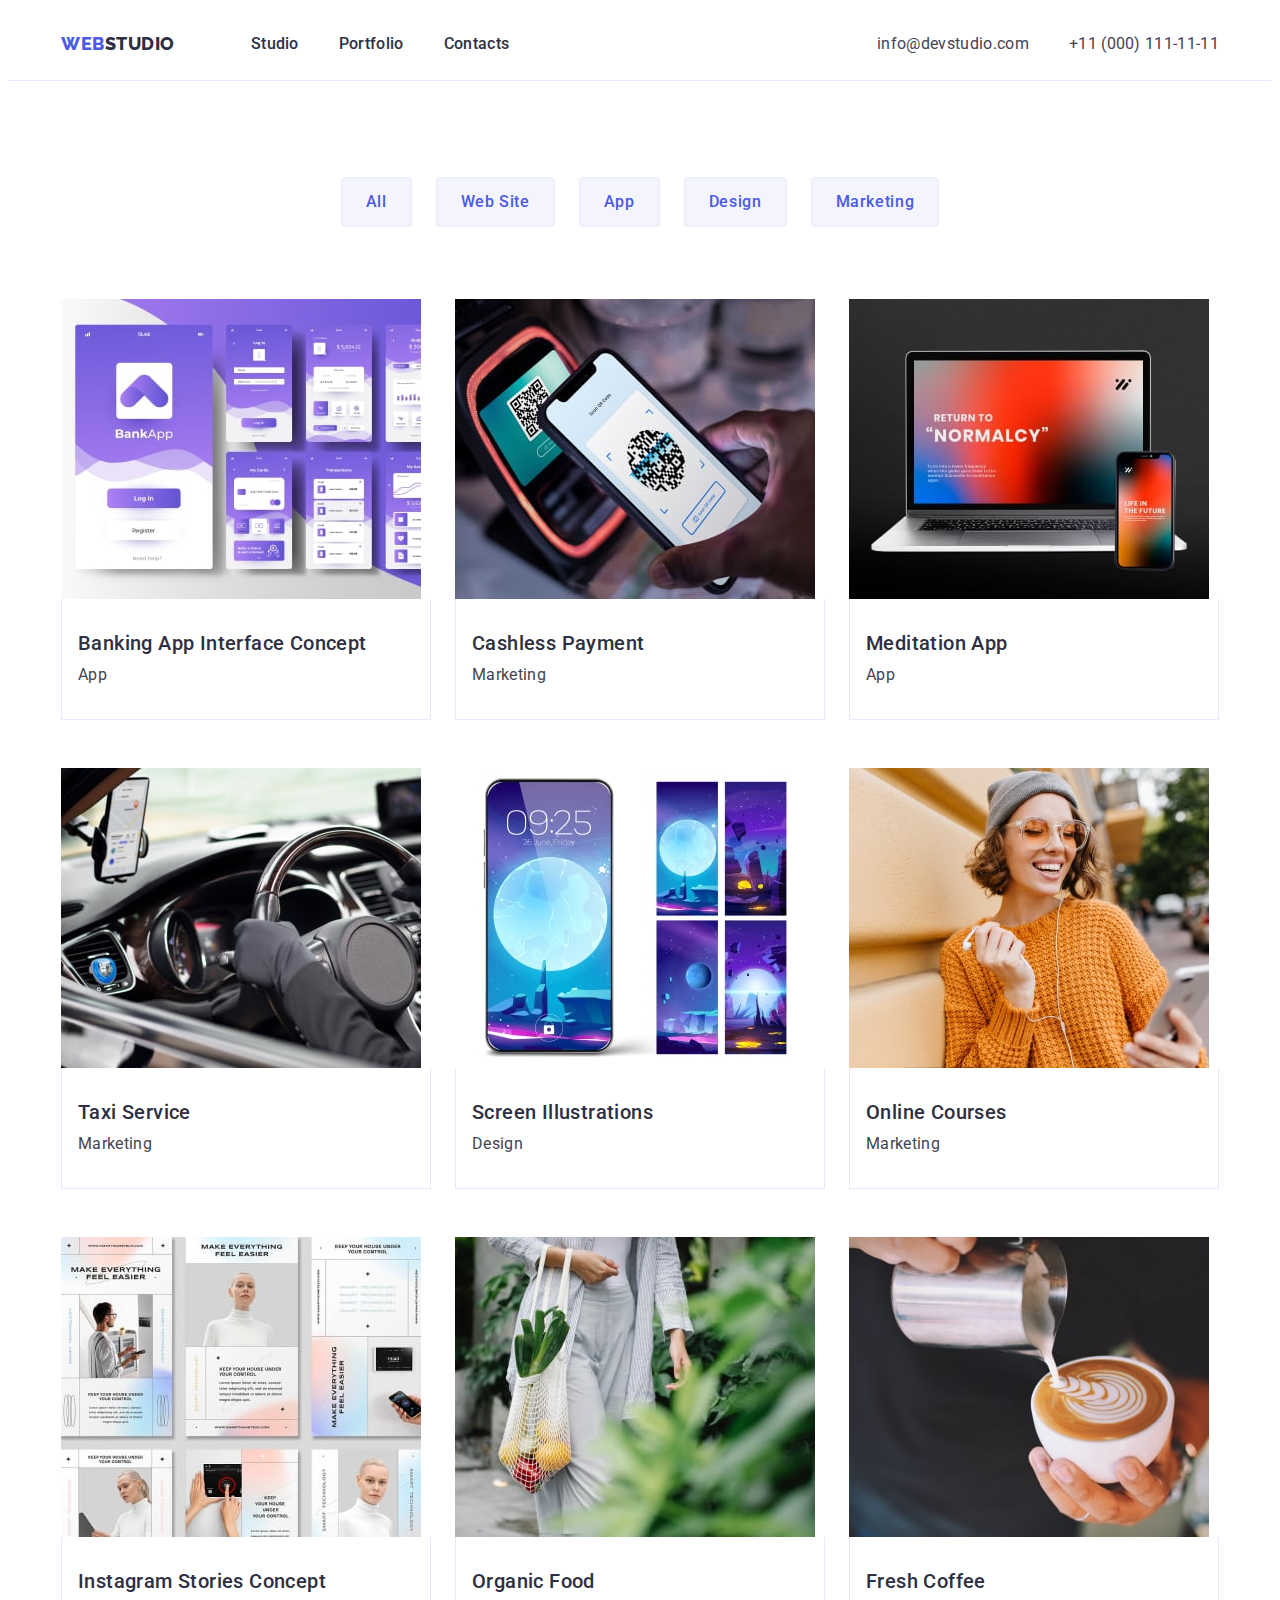
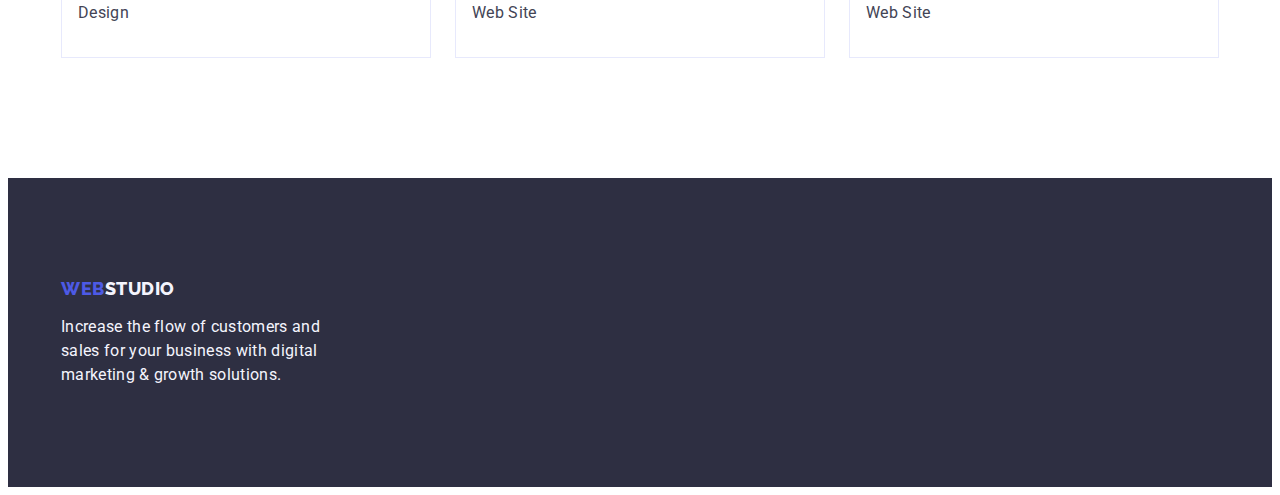
==== portfolio.html @ 62164803 "Initial commit" ====
<!DOCTYPE html>
<html lang="en">
  <head>
    <meta charset="UTF-8" />
    <meta name="viewport" content="width=device-width, initial-scale=1.0" />
    <meta
      name="description"
      content="Increase the flow of customers and sales for your business"
    />
    <link
      rel="shortcut icon"
      href="./images/favicon/favicon.png"
      type="image/png"
    />
    <link rel="preconnect" href="https://fonts.googleapis.com" />
    <link rel="preconnect" href="https://fonts.gstatic.com" crossorigin />
    <link
      href="https://fonts.googleapis.com/css2?family=Raleway:wght@800&family=Roboto:wght@400;500;700;900&display=swap"
      rel="stylesheet"
    />
    <link
      rel="stylesheet"
      href="https://cdnjs.cloudflare.com/ajax/libs/modern-normalize/2.0.0/modern-normalize.min.css"
      integrity="sha512-4xo8blKMVCiXpTaLzQSLSw3KFOVPWhm/TRtuPVc4WG6kUgjH6J03IBuG7JZPkcWMxJ5huwaBpOpnwYElP/m6wg=="
      crossorigin="anonymous"
      referrerpolicy="no-referrer"
    />
    <link rel="stylesheet" href="./css/styles.css" />
    <title>Effective Solutions for Your Business</title>
  </head>

  <body>
    <header class="header-border">
      <div class="container header-flex">
        <nav class="header-navigation-flex">
          <!--Logo-->
          <a href="./index.html" class="logo link">
            Web<span class="logo-studio">Studio</span>
          </a>

          <!--Menu-->
          <ul class="list header-menu-flex">
            <li>
              <a
                href="./index.html"
                class="text-body-medium header-navigation-link link header-link"
                >Studio</a
              >
            </li>
            <li>
              <a
                href="./portfolio.html"
                class="text-body-medium header-navigation-link link header-link"
                >Portfolio</a
              >
            </li>
            <li>
              <a
                href=""
                class="text-body-medium header-navigation-link link header-link"
                >Contacts</a
              >
            </li>
          </ul>
        </nav>

        <!--Contacts-->
        <address class="header-address">
          <ul class="list header-address-flex">
            <li>
              <a
                href="mailto:info@devstudio.com"
                class="text-body header-address-link link header-link"
                >info@devstudio.com</a
              >
            </li>
            <li>
              <a
                href="tel:+110001111111"
                class="text-body header-address-link link header-link"
                >+11 (000) 111-11-11</a
              >
            </li>
          </ul>
        </address>
      </div>
    </header>

    <main>
      <!--Portfolio-->
      <section class="section-portfolio">
        <div class="container">
          <h1 class="visually-hidden">Our portfolio</h1>
          <!--Filter-->
          <ul class="list section-portfolio-filter-flex">
            <li>
              <button type="button" class="text-button button-filter">
                All
              </button>
            </li>
            <li>
              <button type="button" class="text-button button-filter">
                Web Site
              </button>
            </li>
            <li>
              <button type="button" class="text-button button-filter">
                App
              </button>
            </li>
            <li>
              <button type="button" class="text-button button-filter">
                Design
              </button>
            </li>
            <li>
              <button type="button" class="text-button button-filter">
                Marketing
              </button>
            </li>
          </ul>
          <!--Our work-->
          <ul class="list section-portfolio-table-flex">
            <li class="section-portfolio-item">
              <a href="" class="link">
                <img
                  src="./images/portfolio/img-8.jpg"
                  alt="Image of banking app"
                  width="360"
                  height="300"
                />
                <div class="section-portfolio-item-div">
                  <h2 class="text-header-small section-portfolio-header">
                    Banking App Interface Concept
                  </h2>
                  <p class="text-body section-portfolio-item-text">App</p>
                </div>
              </a>
            </li>
            <li class="section-portfolio-item">
              <a href="" class="link">
                <img
                  src="./images/portfolio/img-7.jpg"
                  alt="Image of payment app"
                  width="360"
                  height="300"
                />
                <div class="section-portfolio-item-div">
                  <h2 class="text-header-small section-portfolio-header">
                    Cashless Payment
                  </h2>
                  <p class="text-body section-portfolio-item-text">Marketing</p>
                </div>
              </a>
            </li>
            <li class="section-portfolio-item">
              <a href="" class="link">
                <img
                  src="./images/portfolio/img-6.jpg"
                  alt="Image of laptop and phone"
                  width="360"
                  height="300"
                />
                <div class="section-portfolio-item-div">
                  <h2 class="text-header-small section-portfolio-header">
                    Meditation App
                  </h2>
                  <p class="text-body section-portfolio-item-text">App</p>
                </div>
              </a>
            </li>
            <li class="section-portfolio-item">
              <a href="" class="link">
                <img
                  src="./images/portfolio/img-5.jpg"
                  alt="Steering wheel"
                  width="360"
                  height="300"
                />
                <div class="section-portfolio-item-div">
                  <h2 class="text-header-small section-portfolio-header">
                    Taxi Service
                  </h2>
                  <p class="text-body section-portfolio-item-text">Marketing</p>
                </div>
              </a>
            </li>
            <li class="section-portfolio-item">
              <a href="" class="link">
                <img
                  src="./images/portfolio/img-4.jpg"
                  alt="Image of phone with screensaver"
                  width="360"
                  height="300"
                />
                <div class="section-portfolio-item-div">
                  <h2 class="text-header-small section-portfolio-header">
                    Screen Illustrations
                  </h2>
                  <p class="text-body section-portfolio-item-text">Design</p>
                </div>
              </a>
            </li>
            <li class="section-portfolio-item">
              <a href="" class="link">
                <img
                  src="./images/portfolio/img-3.jpg"
                  alt="Girl with phone"
                  width="360"
                  height="300"
                />
                <div class="section-portfolio-item-div">
                  <h2 class="text-header-small section-portfolio-header">
                    Online Courses
                  </h2>
                  <p class="text-body section-portfolio-item-text">Marketing</p>
                </div>
              </a>
            </li>
            <li class="section-portfolio-item">
              <a href="" class="link">
                <img
                  src="./images/portfolio/img-2.jpg"
                  alt="Image of Instagram app"
                  width="360"
                  height="300"
                />
                <div class="section-portfolio-item-div">
                  <h2 class="text-header-small section-portfolio-header">
                    Instagram Stories Concept
                  </h2>
                  <p class="text-body section-portfolio-item-text">Design</p>
                </div>
              </a>
            </li>
            <li class="section-portfolio-item">
              <a href="" class="link">
                <img
                  src="./images/portfolio/img-1.jpg"
                  alt="Oranges"
                  width="360"
                  height="300"
                />
                <div class="section-portfolio-item-div">
                  <h2 class="text-header-small section-portfolio-header">
                    Organic Food
                  </h2>
                  <p class="text-body section-portfolio-item-text">Web Site</p>
                </div>
              </a>
            </li>
            <li class="section-portfolio-item">
              <a href="" class="link">
                <img
                  src="./images/portfolio/img.jpg"
                  alt="Cup of cofee"
                  width="360"
                  height="300"
                />
                <div class="section-portfolio-item-div">
                  <h2 class="text-header-small section-portfolio-header">
                    Fresh Coffee
                  </h2>
                  <p class="text-body section-portfolio-item-text">Web Site</p>
                </div>
              </a>
            </li>
          </ul>
        </div>
      </section>
    </main>

    <!--Footer-->
    <footer class="section-footer">
      <div class="container">
        <!--Logo-->
        <a href="./index.html" class="logo link logo-footer">
          Web<span class="logo-studio-footer">Studio</span>
        </a>
        <p class="text-body section-footer-text">
          Increase the flow of customers and sales for your business with
          digital marketing & growth solutions.
        </p>
      </div>
    </footer>
  </body>
</html>
---- css/styles.css ----
:root {
  /* colors */
  --color-Iris: #4d5ae5;
  --color-OCEAN: #404bbf;
  --color-Navy-blue: #2e2f42;
  --color-GREEN: #31d0aa;
  --color-SLATE: #434455;
  --color-LIGHT-SLATE: #8e8f99;
  --color-cornflower: #e7e9fc;
  --color-CLOUD: #f4f4fd;
  --color-NAVY-BLUE-modal: #2e2f42;
  --color-GREY: #2e2f42;
  --color-WHITE: #ffffff;
  --color-Dairy: #fcfcfc;
}

body {
  color: var(--color-SLATE);
  background-color: var(--color-WHITE);
  font-family: 'Roboto', sans-serif;
}

h1,
h2,
h3,
h4,
h5,
h6,
p {
  margin: 0;
}

ul,
ol {
  margin: 0;
  padding-left: 0;
}

img {
  display: block;
  max-width: 100%;
  height: auto;
}

.container {
  max-width: 1158px;
  margin: 0 auto;
  padding: 0 15px;
}

.visually-hidden {
  position: absolute;
  width: 1px;
  height: 1px;
  margin: -1px;
  border: 0;
  padding: 0;
  white-space: nowrap;
  clip-path: inset(100%);
  clip: rect(0 0 0 0);
  overflow: hidden;
}

.list {
  list-style: none;
}

.link {
  text-decoration: none;
}

button {
  cursor: pointer;
}

.text-body {
  font-size: 16px;
  font-weight: 400;
  line-height: 1.5;
  letter-spacing: 0.02em;
}

.text-header-large {
  font-size: 56px;
  font-weight: 700;
  line-height: 1.07;
  letter-spacing: 0.02em;
}

.text-header-medium {
  font-size: 36px;
  font-weight: 700;
  line-height: 1.11;
  letter-spacing: 0.02em;
  text-transform: capitalize;
}

.text-header-small {
  font-size: 20px;
  font-weight: 500;
  line-height: 1.2;
  letter-spacing: 0.02em;
}

.text-small {
  font-size: 12px;
  font-weight: 400;
  line-height: 1.17;
  letter-spacing: 0.04em;
}

.text-body-medium {
  font-size: 16px;
  font-weight: 500;
  line-height: 1.5;
  letter-spacing: 0.02em;
}

.text-button {
  font-family: 'Roboto', sans-serif;
  font-size: 16px;
  font-weight: 500;
  line-height: 1.5;
  letter-spacing: 0.04em;
}

.text-link {
  font-size: 12px;
  font-weight: 400;
  line-height: 1.33;
  letter-spacing: 0.04em;
  text-decoration-line: underline;
}

.logo {
  color: var(--color-Iris);
  font-family: 'Raleway', sans-serif;
  font-size: 18px;
  font-weight: 800;
  line-height: 1.17;
  letter-spacing: 0.03em;
  text-transform: uppercase;
  margin-right: 76px;
}

.logo-footer {
  display: inline-block;
  margin-right: 0;
  margin-bottom: 16px;
}

.logo-studio {
  color: var(--color-Navy-blue);
}

.logo-studio-footer {
  color: var(--color-CLOUD);
}

.header-navigation-link {
  color: var(--color-Navy-blue);
}

.header-navigation-link:hover,
.header-navigation-link:focus {
  color: var(--color-OCEAN);
}

.header-address {
  font-style: normal;
}

.header-address-link {
  color: var(--color-SLATE);
}

.header-address-link:hover,
.header-address-link:focus {
  color: var(--color-OCEAN);
}

.button-oder {
  display: block;
  text-align: center;
  color: var(--color-WHITE);
  background-color: var(--color-Iris);
  margin-top: 48px;
  margin-left: auto;
  margin-right: auto;
  padding: 16px 32px;
  border-radius: 4px;
  border: none;
  min-width: 169px;
}

.button-oder:hover,
.button-oder:focus {
  background-color: var(--color-OCEAN);
}

.button-filter {
  color: var(--color-Iris);
  background-color: var(--color-CLOUD);
  display: block;
  text-align: center;
  padding: 12px 24px;
  border-radius: 4px;
  border: none;
  border: 1px solid var(--color-cornflower);
}

.button-filter:hover,
.button-filter:focus {
  color: var(--color-WHITE);
  background-color: var(--color-OCEAN);
  border: 1px solid transparent;
}

.section-hero {
  background-color: var(--color-Navy-blue);
  padding-top: 188px;
  padding-bottom: 188px;
}

.section-hero-header {
  color: var(--color-WHITE);
  text-align: center;
  max-width: 496px;
  margin: auto;
}

.section-solutions {
  padding-top: 120px;
  padding-bottom: 120px;
}

.section-solutions-header {
  color: var(--color-Navy-blue);
  margin-bottom: 8px;
}

.section-solutions-flex {
  display: flex;
  gap: 24px;
  justify-content: space-between;
}

.section-solutions-item {
  flex-basis: calc((100%-72px) / 4);
}

.section-wedo {
  padding-bottom: 120px;
}

.section-wedo-header {
  color: var(--color-Navy-blue);
  text-align: center;
  margin-bottom: 72px;
}

.section-wedo-flex {
  display: flex;
  gap: 24px;
  justify-content: space-between;
}

.section-wedo-item {
  flex-basis: calc((100%-48px) / 3);
}

.section-team {
  background-color: var(--color-CLOUD);
  padding-top: 120px;
  padding-bottom: 120px;
}

.section-team-header-big {
  text-align: center;
  color: var(--color-Navy-blue);
  margin-bottom: 72px;
}

.section-team-header {
  text-align: center;
  color: var(--color-Navy-blue);
  margin-bottom: 8px;
}

.section-team-item {
  background-color: var(--color-WHITE);
  flex-basis: calc((100%-72px) / 4);
  border-radius: 0px 0px 4px 4px;
}

.section-team-item-text {
  text-align: center;
}

.section-team-flex {
  display: flex;
  gap: 24px;
  justify-content: space-between;
}

.section-team-item-div {
  padding-top: 32px;
  padding-bottom: 32px;
}

.section-footer {
  background-color: var(--color-Navy-blue);
  padding-top: 100px;
  padding-bottom: 100px;
}

.section-footer-text {
  color: var(--color-CLOUD);
  max-width: 264px;
}

.section-portfolio {
  padding-top: 96px;
  padding-bottom: 120px;
}

.section-portfolio-header {
  color: var(--color-Navy-blue);
  margin-bottom: 8px;
}

.section-portfolio-item-text {
  color: var(--color-SLATE);
}

.section-portfolio-filter-flex {
  display: flex;
  gap: 24px;
  justify-content: center;
  margin-bottom: 72px;
}

.section-portfolio-table-flex {
  display: flex;
  row-gap: 48px;
  column-gap: 24px;
  justify-content: space-between;
  flex-wrap: wrap;
}

.section-portfolio-item {
  width: calc((100% - 48px) / 3);
}

.section-portfolio-item-div {
  padding: 32px 16px;
  border-left: 1px solid var(--color-cornflower);
  border-right: 1px solid var(--color-cornflower);
  border-bottom: 1px solid var(--color-cornflower);
}

.header-flex {
  display: flex;
  align-items: center;
  justify-content: space-between;
}

.header-navigation-flex {
  display: flex;
  align-items: center;
  justify-content: space-between;
  margin-right: auto;
}

.header-menu-flex {
  display: flex;
  gap: 40px;
  justify-content: space-between;
}

.header-address-flex {
  display: flex;
  gap: 40px;
  justify-content: space-between;
}

.header-link {
  padding-top: 24px;
  padding-bottom: 24px;
}

.header-border {
  border-bottom: 1px solid var(--color-cornflower);
  padding-top: 24px;
  padding-bottom: 24px;
}
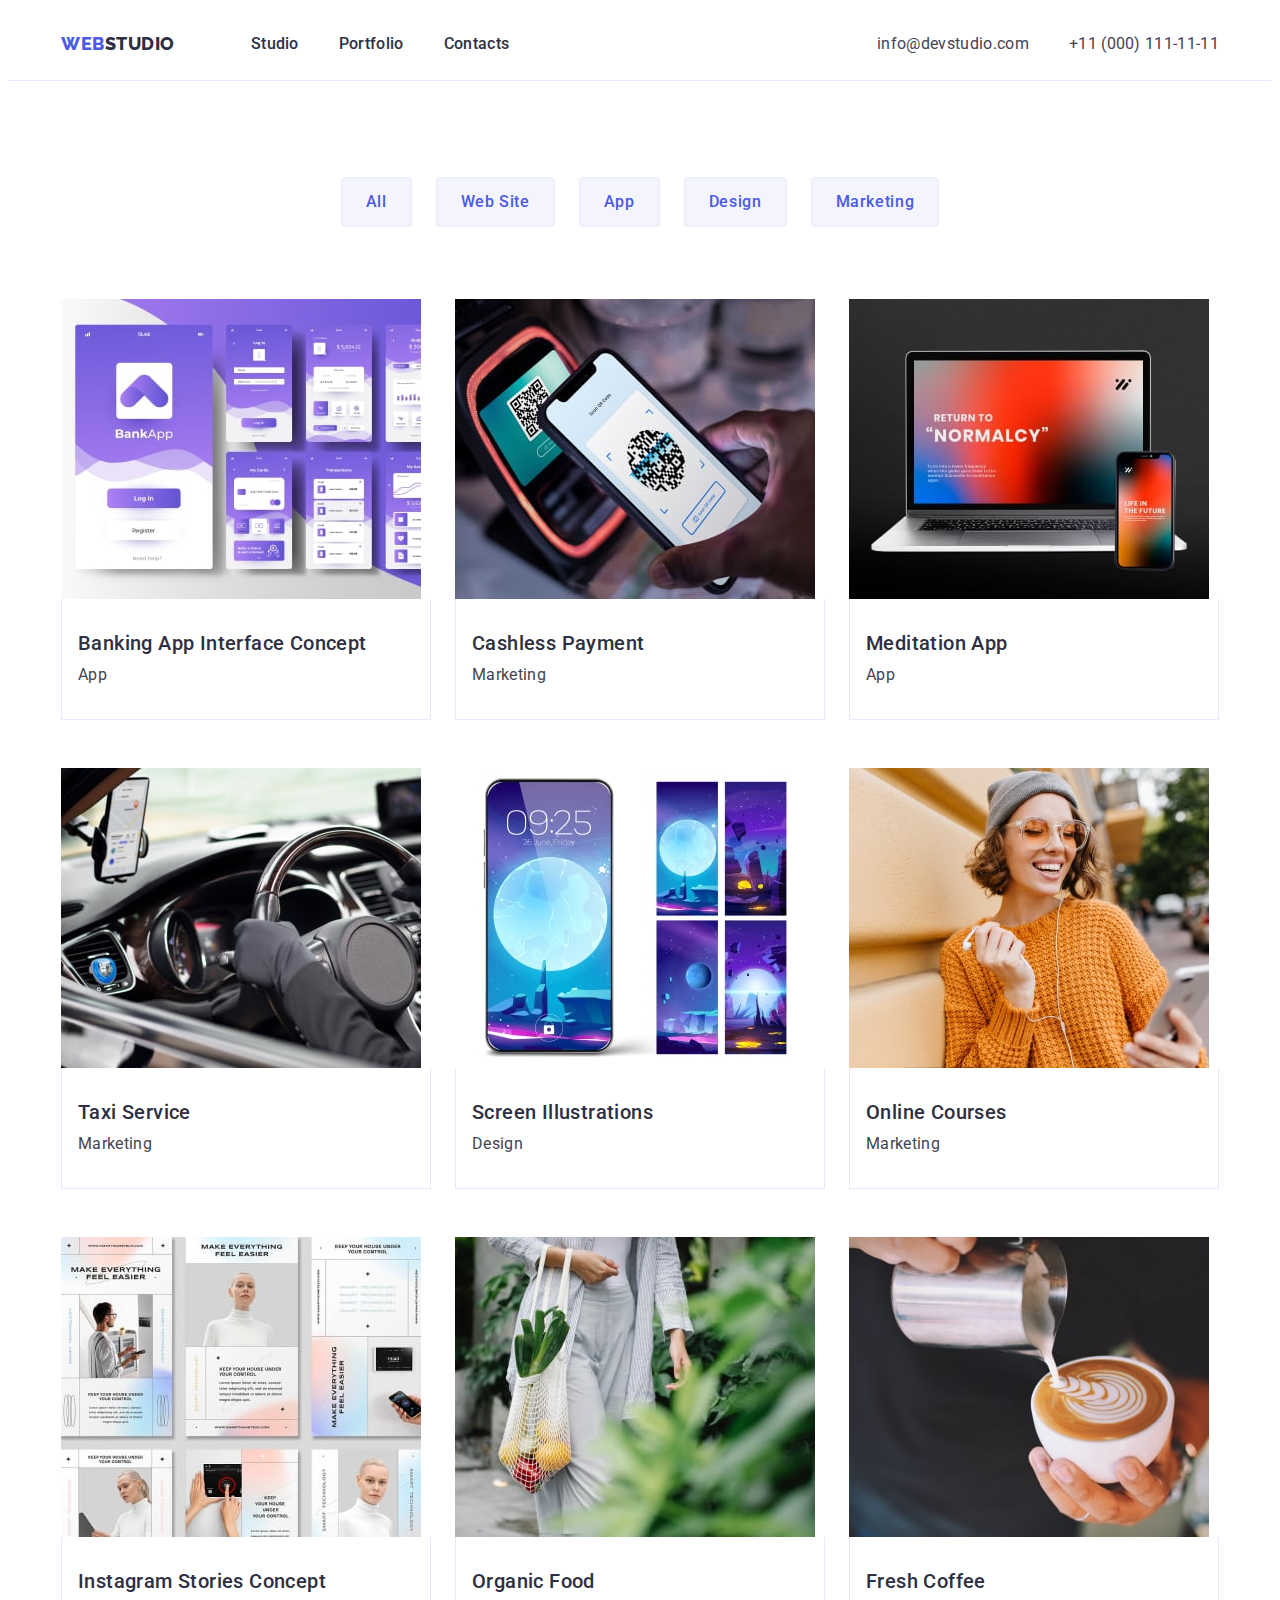
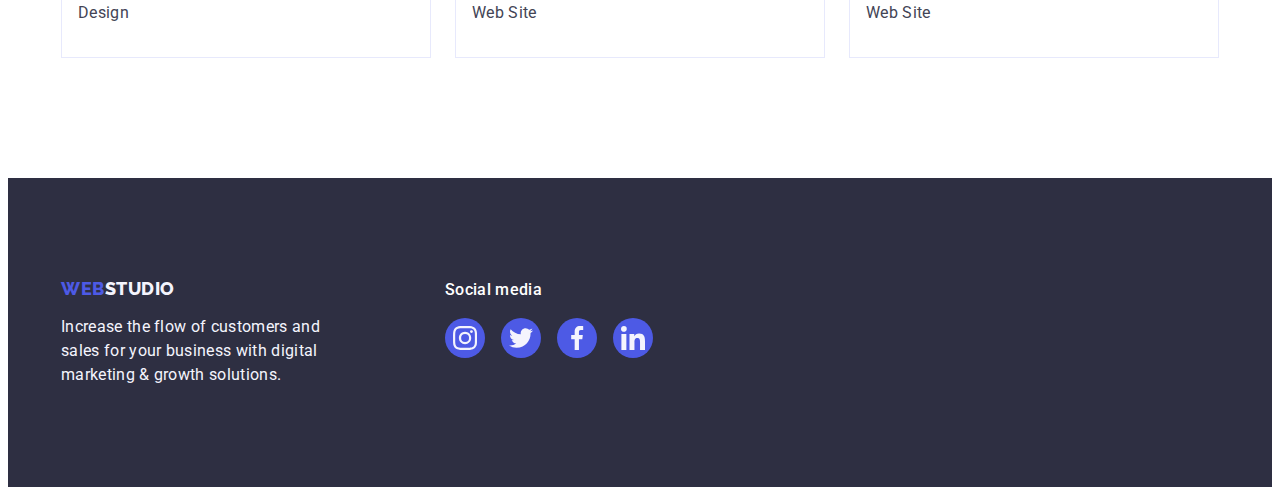
==== commit ff2c079b: "add icons to footer" ====
--- a/portfolio.html
+++ b/portfolio.html
@@ -273,14 +273,55 @@
     <!--Footer-->
     <footer class="section-footer">
       <div class="container">
-        <!--Logo-->
-        <a href="./index.html" class="logo link logo-footer">
-          Web<span class="logo-studio-footer">Studio</span>
-        </a>
-        <p class="text-body section-footer-text">
-          Increase the flow of customers and sales for your business with
-          digital marketing & growth solutions.
-        </p>
+        <div class="section-footer-flex">
+          <!--Logo-->
+          <div class="section-footer-block-logo">
+            <a href="./index.html" class="logo link logo-footer">
+              Web<span class="logo-studio-footer">Studio</span>
+            </a>
+            <p class="text-body section-footer-text">
+              Increase the flow of customers and sales for your business with
+              digital marketing & growth solutions.
+            </p>
+          </div>
+
+          <!--Icons-->
+          <div>
+            <p class="text-body-medium section-footer-icons-text">
+              Social media
+            </p>
+            <ul class="list section-footer-list-icons">
+              <li class="section-footer-icon-item">
+                <a href="" class="link section-footer-icon-link">
+                  <svg width="24" height="24" class="section-footer-icon">
+                    <use href="./images/icons.svg#icon-instagram"></use>
+                  </svg>
+                </a>
+              </li>
+              <li class="section-footer-icon-item">
+                <a href="" class="link section-footer-icon-link">
+                  <svg width="24" height="24" class="section-footer-icon">
+                    <use href="./images/icons.svg#icon-twitter"></use>
+                  </svg>
+                </a>
+              </li>
+              <li class="section-footer-icon-item">
+                <a href="" class="link section-footer-icon-link">
+                  <svg width="24" height="24" class="section-footer-icon">
+                    <use href="./images/icons.svg#icon-facebook"></use>
+                  </svg>
+                </a>
+              </li>
+              <li class="section-footer-icon-item">
+                <a href="" class="link section-footer-icon-link">
+                  <svg width="24" height="24" class="section-footer-icon">
+                    <use href="./images/icons.svg#icon-linkedin"></use>
+                  </svg>
+                </a>
+              </li>
+            </ul>
+          </div>
+        </div>
       </div>
     </footer>
   </body>
--- a/css/styles.css
+++ b/css/styles.css
@@ -36,7 +36,8 @@
   padding-left: 0;
 }
 
-img {
+img,
+svg {
   display: block;
   max-width: 100%;
   height: auto;
@@ -218,6 +219,14 @@
 
 .section-hero {
   background-color: var(--color-Navy-blue);
+  background-image: linear-gradient(
+      rgba(46, 47, 66, 0.7),
+      rgba(46, 47, 66, 0.7)
+    ),
+    url(../images/hero/people-office\ 1.jpg);
+  background-size: contain;
+  background-repeat: no-repeat;
+  background-position: center;
   padding-top: 188px;
   padding-bottom: 188px;
 }
@@ -246,7 +255,20 @@
 }
 
 .section-solutions-item {
-  flex-basis: calc((100%-72px) / 4);
+  flex-basis: calc((100% - 72px) / 4);
+}
+
+.section-solutions-box {
+  background: var(--color-CLOUD);
+  padding: 24px 0;
+  margin-bottom: 8px;
+}
+
+.section-solutions-icon {
+  display: block;
+  width: 64px;
+  height: 64px;
+  margin: 0 auto;
 }
 
 .section-wedo {
@@ -266,7 +288,7 @@
 }
 
 .section-wedo-item {
-  flex-basis: calc((100%-48px) / 3);
+  flex-basis: calc((100% - 48px) / 3);
 }
 
 .section-team {
@@ -289,12 +311,13 @@
 
 .section-team-item {
   background-color: var(--color-WHITE);
-  flex-basis: calc((100%-72px) / 4);
+  flex-basis: calc((100% - 72px) / 4);
   border-radius: 0px 0px 4px 4px;
 }
 
 .section-team-item-text {
   text-align: center;
+  margin-bottom: 8px;
 }
 
 .section-team-flex {
@@ -304,8 +327,65 @@
 }
 
 .section-team-item-div {
-  padding-top: 32px;
-  padding-bottom: 32px;
+  padding: 32px 16px;
+}
+
+.section-team-icon-list {
+  display: flex;
+  gap: 24px;
+  justify-content: space-between;
+}
+
+.section-team-icon-item {
+  background-color: var(--color-Iris);
+  flex-basis: calc((100% - 72px) / 4);
+  border-radius: 50%;
+}
+
+.section-team-icon-item:hover,
+.section-team-icon-item:focus {
+  background-color: var(--color-GREEN);
+}
+
+.section-team-icon-link {
+  display: block;
+  padding: 12px 0;
+}
+
+.section-team-icon {
+  fill: var(--color-CLOUD);
+  margin: 0 auto;
+}
+
+.section-customers {
+  padding: 120px 0;
+}
+
+.section-customers-header {
+  text-align: center;
+  margin-bottom: 72px;
+}
+
+.section-customers-flex {
+  display: flex;
+  gap: 24px;
+  justify-content: space-between;
+}
+
+.section-customers-item {
+  flex-basis: calc((100% - 120px) / 6);
+  border: 1px solid var(--color-LIGHT-SLATE);
+  border-radius: 4px;
+}
+
+.section-customers-icon-link {
+  display: block;
+  padding: 16px 0;
+}
+
+.section-customers-icon {
+  fill: var(--color-LIGHT-SLATE);
+  margin: 0 auto;
 }
 
 .section-footer {
@@ -316,7 +396,48 @@
 
 .section-footer-text {
   color: var(--color-CLOUD);
+}
+
+.section-footer-flex {
+  display: flex;
+}
+
+.section-footer-block-logo {
+  margin-right: 120px;
   max-width: 264px;
+}
+
+.section-footer-icons-text {
+  color: var(--color-WHITE);
+  margin-bottom: 16px;
+}
+
+.section-footer-list-icons {
+  display: flex;
+  gap: 16px;
+  justify-content: flex-start;
+}
+
+.section-footer-icon-item {
+  background-color: var(--color-Iris);
+  width: 40px;
+  height: 40px;
+  border-radius: 50%;
+}
+
+.section-footer-icon-item:hover,
+.section-footer-icon-item:focus {
+  background-color: var(--color-GREEN);
+}
+
+.section-footer-icon-link {
+  display: block;
+  padding: 8px 0;
+}
+
+.section-footer-icon {
+  fill: var(--color-CLOUD);
+  margin: 0 auto;
 }
 
 .section-portfolio {
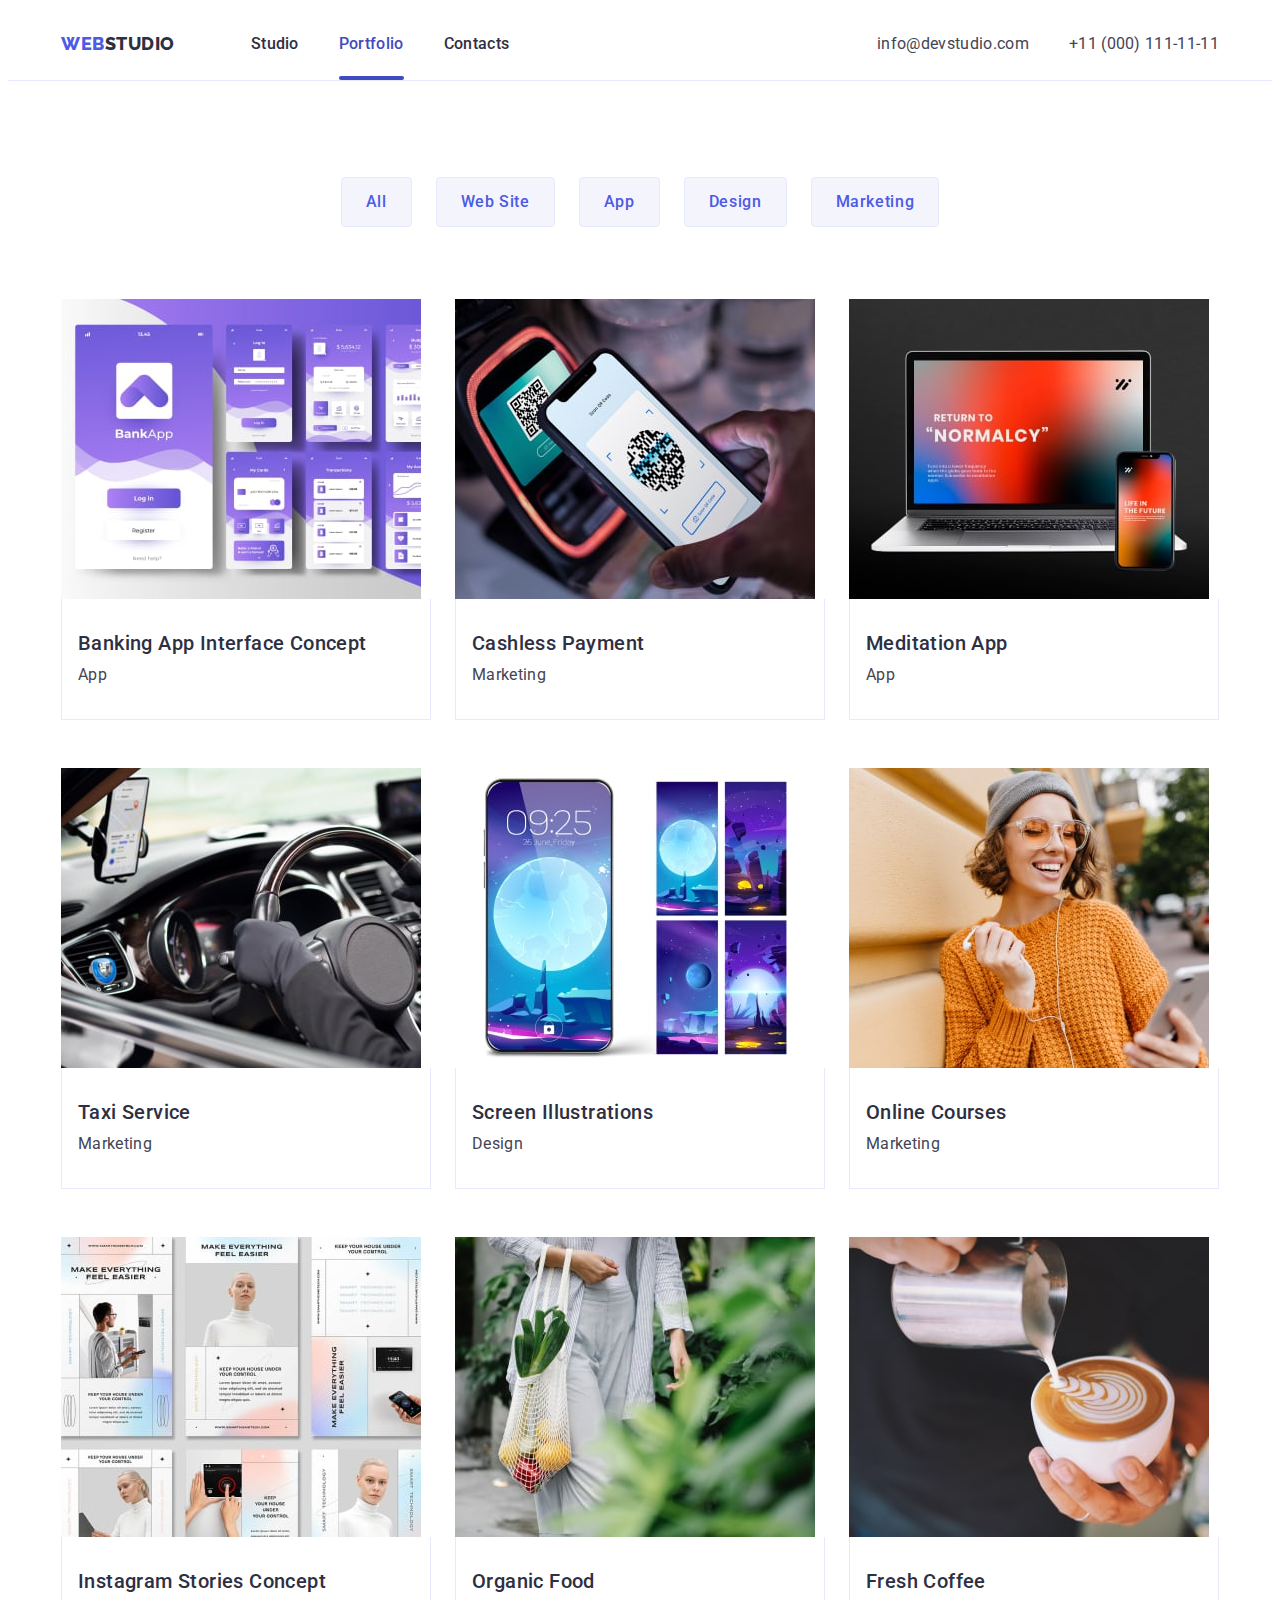
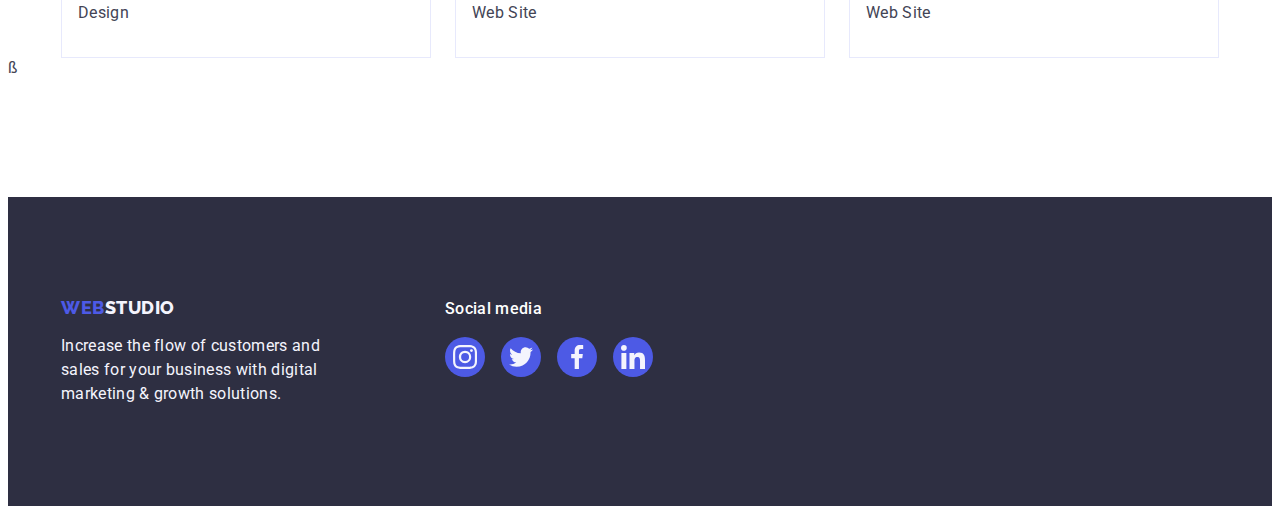
==== commit a1f71c42: "add overlay" ====
--- a/portfolio.html
+++ b/portfolio.html
@@ -50,7 +50,7 @@
             <li>
               <a
                 href="./portfolio.html"
-                class="text-body-medium header-navigation-link link header-link"
+                class="text-body-medium header-navigation-link link header-link current"
                 >Portfolio</a
               >
             </li>
@@ -123,12 +123,22 @@
           <ul class="list section-portfolio-table-flex">
             <li class="section-portfolio-item">
               <a href="" class="link">
-                <img
-                  src="./images/portfolio/img-8.jpg"
-                  alt="Image of banking app"
-                  width="360"
-                  height="300"
-                />
+                <div class="overlay-box" width="360" height="300">
+                  <img
+                    src="./images/portfolio/img-8.jpg"
+                    alt="Image of banking app"
+                    width="360"
+                    height="300"
+                  />
+                  <div class="overlay">
+                    <p class="text-body overlay-text">
+                      14 Stylish and User-Friendly App Design Concepts · Task
+                      Manager App · Calorie Tracker App · Exotic Fruit Ecommerce
+                      App · Cloud Storage App
+                    </p>
+                  </div>
+                </div>
+
                 <div class="section-portfolio-item-div">
                   <h2 class="text-header-small section-portfolio-header">
                     Banking App Interface Concept
@@ -139,12 +149,21 @@
             </li>
             <li class="section-portfolio-item">
               <a href="" class="link">
-                <img
-                  src="./images/portfolio/img-7.jpg"
-                  alt="Image of payment app"
-                  width="360"
-                  height="300"
-                />
+                <div class="overlay-box" width="360" height="300">
+                  <img
+                    src="./images/portfolio/img-7.jpg"
+                    alt="Image of payment app"
+                    width="360"
+                    height="300"
+                  />
+                  <div class="overlay">
+                    <p class="text-body overlay-text">
+                      14 Stylish and User-Friendly App Design Concepts · Task
+                      Manager App · Calorie Tracker App · Exotic Fruit Ecommerce
+                      App · Cloud Storage App
+                    </p>
+                  </div>
+                </div>
                 <div class="section-portfolio-item-div">
                   <h2 class="text-header-small section-portfolio-header">
                     Cashless Payment
@@ -155,12 +174,21 @@
             </li>
             <li class="section-portfolio-item">
               <a href="" class="link">
-                <img
-                  src="./images/portfolio/img-6.jpg"
-                  alt="Image of laptop and phone"
-                  width="360"
-                  height="300"
-                />
+                <div class="overlay-box" width="360" height="300">
+                  <img
+                    src="./images/portfolio/img-6.jpg"
+                    alt="Image of laptop and phone"
+                    width="360"
+                    height="300"
+                  />
+                  <div class="overlay">
+                    <p class="text-body overlay-text">
+                      14 Stylish and User-Friendly App Design Concepts · Task
+                      Manager App · Calorie Tracker App · Exotic Fruit Ecommerce
+                      App · Cloud Storage App
+                    </p>
+                  </div>
+                </div>
                 <div class="section-portfolio-item-div">
                   <h2 class="text-header-small section-portfolio-header">
                     Meditation App
@@ -171,12 +199,21 @@
             </li>
             <li class="section-portfolio-item">
               <a href="" class="link">
-                <img
-                  src="./images/portfolio/img-5.jpg"
-                  alt="Steering wheel"
-                  width="360"
-                  height="300"
-                />
+                <div class="overlay-box" width="360" height="300">
+                  <img
+                    src="./images/portfolio/img-5.jpg"
+                    alt="Steering wheel"
+                    width="360"
+                    height="300"
+                  />
+                  <div class="overlay">
+                    <p class="text-body overlay-text">
+                      14 Stylish and User-Friendly App Design Concepts · Task
+                      Manager App · Calorie Tracker App · Exotic Fruit Ecommerce
+                      App · Cloud Storage App
+                    </p>
+                  </div>
+                </div>
                 <div class="section-portfolio-item-div">
                   <h2 class="text-header-small section-portfolio-header">
                     Taxi Service
@@ -187,12 +224,21 @@
             </li>
             <li class="section-portfolio-item">
               <a href="" class="link">
-                <img
-                  src="./images/portfolio/img-4.jpg"
-                  alt="Image of phone with screensaver"
-                  width="360"
-                  height="300"
-                />
+                <div class="overlay-box" width="360" height="300">
+                  <img
+                    src="./images/portfolio/img-4.jpg"
+                    alt="Image of phone with screensaver"
+                    width="360"
+                    height="300"
+                  />
+                  <div class="overlay">
+                    <p class="text-body overlay-text">
+                      14 Stylish and User-Friendly App Design Concepts · Task
+                      Manager App · Calorie Tracker App · Exotic Fruit Ecommerce
+                      App · Cloud Storage App
+                    </p>
+                  </div>
+                </div>
                 <div class="section-portfolio-item-div">
                   <h2 class="text-header-small section-portfolio-header">
                     Screen Illustrations
@@ -203,12 +249,21 @@
             </li>
             <li class="section-portfolio-item">
               <a href="" class="link">
-                <img
-                  src="./images/portfolio/img-3.jpg"
-                  alt="Girl with phone"
-                  width="360"
-                  height="300"
-                />
+                <div class="overlay-box" width="360" height="300">
+                  <img
+                    src="./images/portfolio/img-3.jpg"
+                    alt="Girl with phone"
+                    width="360"
+                    height="300"
+                  />
+                  <div class="overlay">
+                    <p class="text-body overlay-text">
+                      14 Stylish and User-Friendly App Design Concepts · Task
+                      Manager App · Calorie Tracker App · Exotic Fruit Ecommerce
+                      App · Cloud Storage App
+                    </p>
+                  </div>
+                </div>
                 <div class="section-portfolio-item-div">
                   <h2 class="text-header-small section-portfolio-header">
                     Online Courses
@@ -219,12 +274,21 @@
             </li>
             <li class="section-portfolio-item">
               <a href="" class="link">
-                <img
-                  src="./images/portfolio/img-2.jpg"
-                  alt="Image of Instagram app"
-                  width="360"
-                  height="300"
-                />
+                <div class="overlay-box" width="360" height="300">
+                  <img
+                    src="./images/portfolio/img-2.jpg"
+                    alt="Image of Instagram app"
+                    width="360"
+                    height="300"
+                  />
+                  <div class="overlay">
+                    <p class="text-body overlay-text">
+                      14 Stylish and User-Friendly App Design Concepts · Task
+                      Manager App · Calorie Tracker App · Exotic Fruit Ecommerce
+                      App · Cloud Storage App
+                    </p>
+                  </div>
+                </div>
                 <div class="section-portfolio-item-div">
                   <h2 class="text-header-small section-portfolio-header">
                     Instagram Stories Concept
@@ -235,12 +299,21 @@
             </li>
             <li class="section-portfolio-item">
               <a href="" class="link">
-                <img
-                  src="./images/portfolio/img-1.jpg"
-                  alt="Oranges"
-                  width="360"
-                  height="300"
-                />
+                <div class="overlay-box" width="360" height="300">
+                  <img
+                    src="./images/portfolio/img-1.jpg"
+                    alt="Oranges"
+                    width="360"
+                    height="300"
+                  />
+                  <div class="overlay">
+                    <p class="text-body overlay-text">
+                      14 Stylish and User-Friendly App Design Concepts · Task
+                      Manager App · Calorie Tracker App · Exotic Fruit Ecommerce
+                      App · Cloud Storage App
+                    </p>
+                  </div>
+                </div>
                 <div class="section-portfolio-item-div">
                   <h2 class="text-header-small section-portfolio-header">
                     Organic Food
@@ -251,12 +324,21 @@
             </li>
             <li class="section-portfolio-item">
               <a href="" class="link">
-                <img
-                  src="./images/portfolio/img.jpg"
-                  alt="Cup of cofee"
-                  width="360"
-                  height="300"
-                />
+                <div class="overlay-box" width="360" height="300">
+                  <img
+                    src="./images/portfolio/img.jpg"
+                    alt="Cup of cofee"
+                    width="360"
+                    height="300"
+                  />
+                  <div class="overlay">
+                    <p class="text-body overlay-text">
+                      14 Stylish and User-Friendly App Design Concepts · Task
+                      Manager App · Calorie Tracker App · Exotic Fruit Ecommerce
+                      App · Cloud Storage App
+                    </p>
+                  </div>
+                </div>
                 <div class="section-portfolio-item-div">
                   <h2 class="text-header-small section-portfolio-header">
                     Fresh Coffee
@@ -267,6 +349,7 @@
             </li>
           </ul>
         </div>
+        ß
       </section>
     </main>
 
--- a/css/styles.css
+++ b/css/styles.css
@@ -160,6 +160,9 @@
 
 .header-navigation-link {
   color: var(--color-Navy-blue);
+  transition-property: color;
+  transition-duration: 250ms;
+  transition-timing-function: ease-in-out;
 }
 
 .header-navigation-link:hover,
@@ -173,6 +176,9 @@
 
 .header-address-link {
   color: var(--color-SLATE);
+  transition-property: color;
+  transition-duration: 250ms;
+  transition-timing-function: ease-in-out;
 }
 
 .header-address-link:hover,
@@ -192,6 +198,9 @@
   border-radius: 4px;
   border: none;
   min-width: 169px;
+  transition-property: background-color;
+  transition-duration: 250ms;
+  transition-timing-function: ease-in-out;
 }
 
 .button-oder:hover,
@@ -208,6 +217,9 @@
   border-radius: 4px;
   border: none;
   border: 1px solid var(--color-cornflower);
+  transition-property: color, background-color, border;
+  transition-duration: 250ms;
+  transition-timing-function: ease-in-out;
 }
 
 .button-filter:hover,
@@ -340,6 +352,9 @@
   background-color: var(--color-Iris);
   flex-basis: calc((100% - 72px) / 4);
   border-radius: 50%;
+  transition-property: background-color;
+  transition-duration: 250ms;
+  transition-timing-function: ease-in-out;
 }
 
 .section-team-icon-item:hover,
@@ -423,6 +438,9 @@
   width: 40px;
   height: 40px;
   border-radius: 50%;
+  transition-property: background-color;
+  transition-duration: 250ms;
+  transition-timing-function: ease-in-out;
 }
 
 .section-footer-icon-item:hover,
@@ -506,12 +524,57 @@
 }
 
 .header-link {
+  display: block;
   padding-top: 24px;
   padding-bottom: 24px;
 }
 
 .header-border {
   border-bottom: 1px solid var(--color-cornflower);
-  padding-top: 24px;
-  padding-bottom: 24px;
-}
+}
+
+.current {
+  color: var(--color-OCEAN);
+  padding-bottom: 0;
+}
+
+.current::after {
+  display: block;
+  content: '';
+  width: 100%;
+  height: 4px;
+  border-radius: 2px;
+  margin-top: 20px;
+  background: var(--color-OCEAN);
+}
+
+.overlay-box {
+  display: block;
+  position: relative;
+  overflow: hidden;
+}
+
+.overlay {
+  position: absolute;
+  top: 0;
+  left: 0;
+  width: 100%;
+  height: 100%;
+  transform: translateY(100%);
+  transition-property: transform;
+  transition-duration: 250ms;
+  transition-timing-function: ease-in-out;
+}
+
+.overlay-box:hover .overlay {
+  transform: translateY(0);
+}
+
+.overlay-text {
+  color: var(--color-CLOUD);
+  background: var(--color-Iris);
+  margin: 0;
+  width: 100%;
+  height: 100%;
+  padding: 40px 32px;
+}
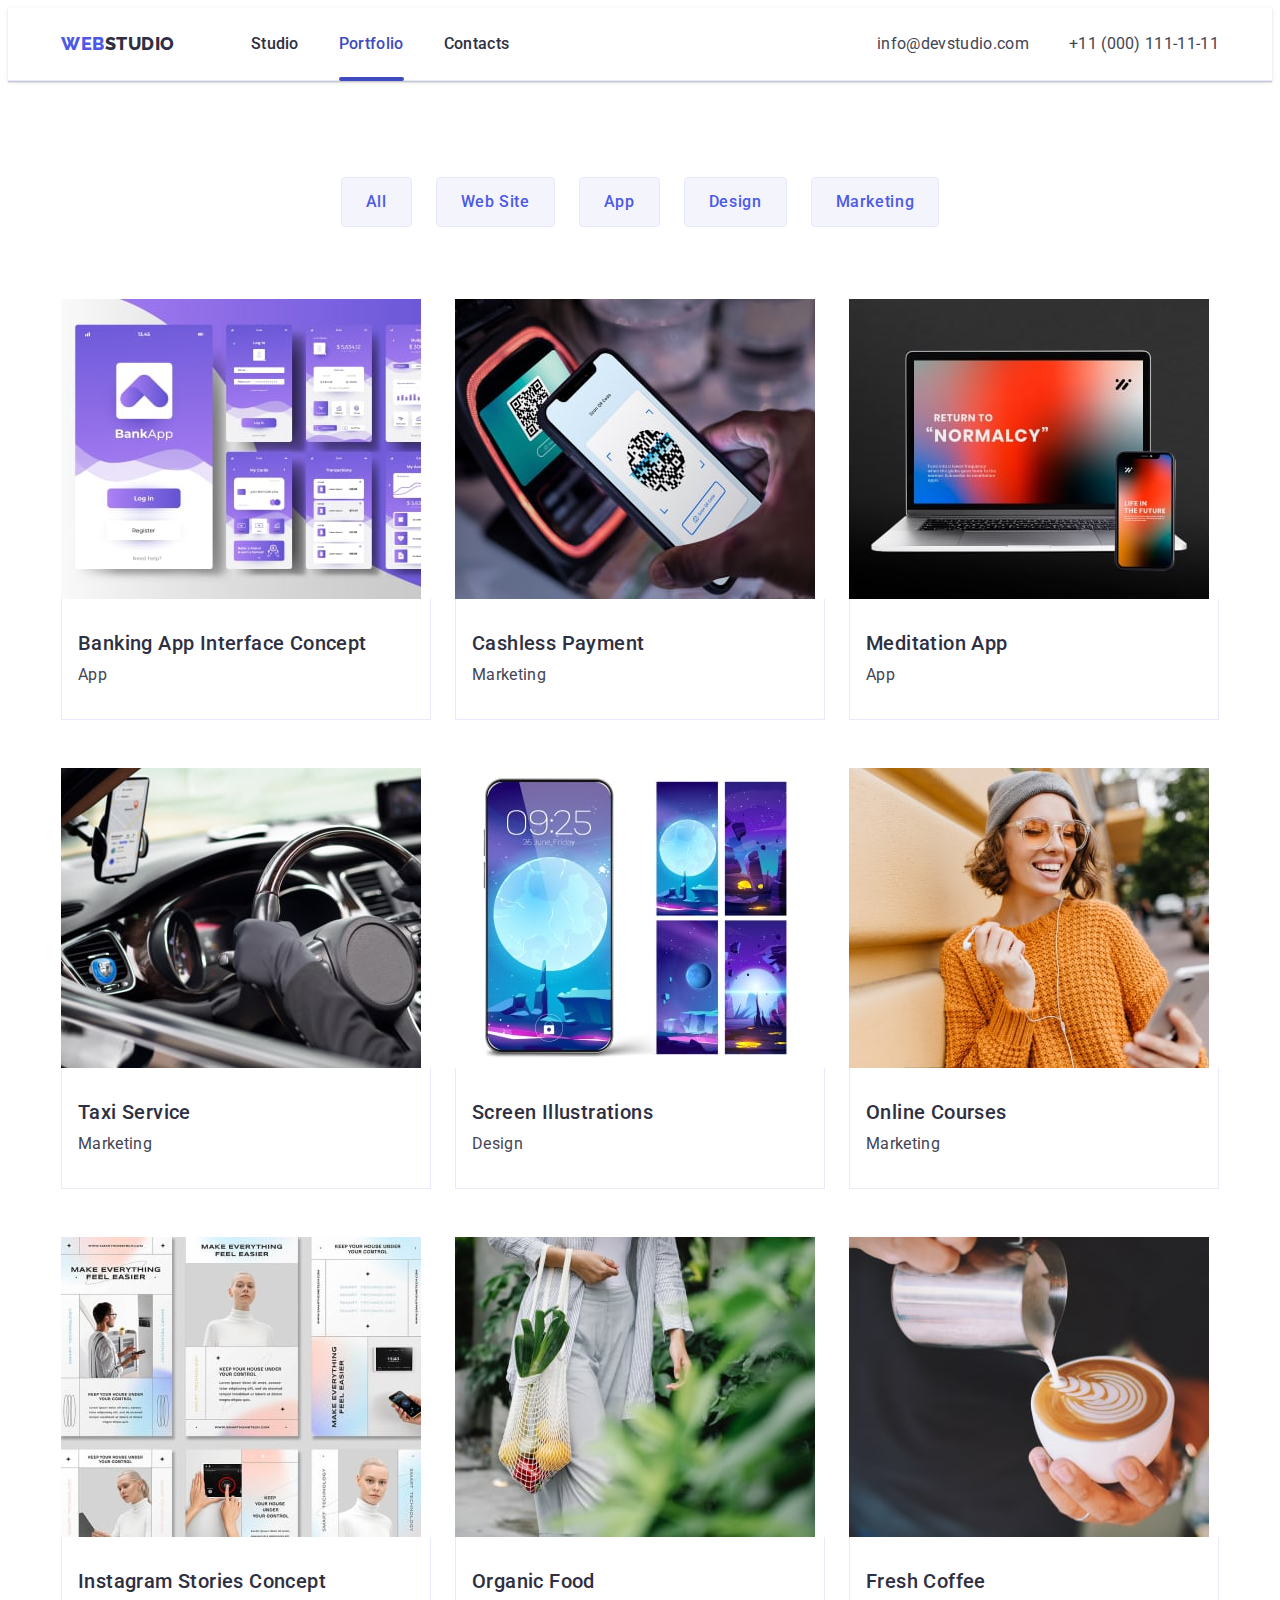
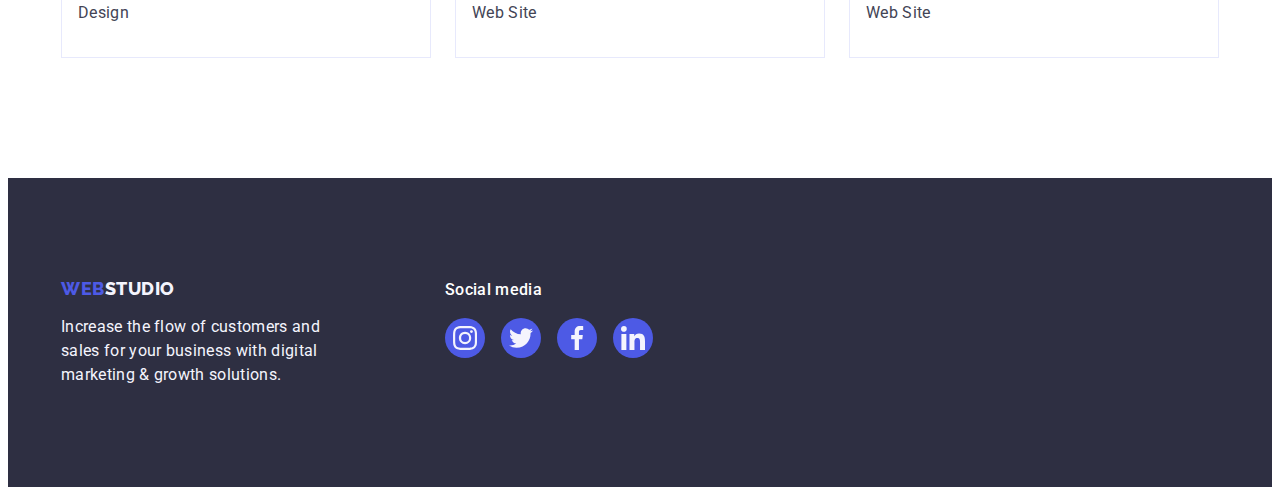
==== commit 243e076f: "fix errors" ====
--- a/portfolio.html
+++ b/portfolio.html
@@ -349,7 +349,6 @@
             </li>
           </ul>
         </div>
-        ß
       </section>
     </main>
 
--- a/css/styles.css
+++ b/css/styles.css
@@ -8,7 +8,7 @@
   --color-LIGHT-SLATE: #8e8f99;
   --color-cornflower: #e7e9fc;
   --color-CLOUD: #f4f4fd;
-  --color-NAVY-BLUE-modal: #2e2f42;
+  --color-NAVY-BLUE-modal: rgba(46, 47, 66, 0.4);
   --color-GREY: #2e2f42;
   --color-WHITE: #ffffff;
   --color-Dairy: #fcfcfc;
@@ -162,7 +162,7 @@
   color: var(--color-Navy-blue);
   transition-property: color;
   transition-duration: 250ms;
-  transition-timing-function: ease-in-out;
+  transition-timing-function: cubic-bezier(0.4, 0, 0.2, 1);
 }
 
 .header-navigation-link:hover,
@@ -178,7 +178,7 @@
   color: var(--color-SLATE);
   transition-property: color;
   transition-duration: 250ms;
-  transition-timing-function: ease-in-out;
+  transition-timing-function: cubic-bezier(0.4, 0, 0.2, 1);
 }
 
 .header-address-link:hover,
@@ -200,7 +200,7 @@
   min-width: 169px;
   transition-property: background-color;
   transition-duration: 250ms;
-  transition-timing-function: ease-in-out;
+  transition-timing-function: cubic-bezier(0.4, 0, 0.2, 1);
 }
 
 .button-oder:hover,
@@ -219,7 +219,7 @@
   border: 1px solid var(--color-cornflower);
   transition-property: color, background-color, border;
   transition-duration: 250ms;
-  transition-timing-function: ease-in-out;
+  transition-timing-function: cubic-bezier(0.4, 0, 0.2, 1);
 }
 
 .button-filter:hover,
@@ -235,10 +235,12 @@
       rgba(46, 47, 66, 0.7),
       rgba(46, 47, 66, 0.7)
     ),
-    url(../images/hero/people-office\ 1.jpg);
-  background-size: contain;
+    url(../images/hero-background.jpg);
+  background-size: cover;
   background-repeat: no-repeat;
   background-position: center;
+  max-width: 1440px;
+  margin: auto;
   padding-top: 188px;
   padding-bottom: 188px;
 }
@@ -272,6 +274,10 @@
 
 .section-solutions-box {
   background: var(--color-CLOUD);
+  border-radius: 4px;
+  display: flex;
+  align-items: center;
+  justify-content: center;
   padding: 24px 0;
   margin-bottom: 8px;
 }
@@ -280,7 +286,6 @@
   display: block;
   width: 64px;
   height: 64px;
-  margin: 0 auto;
 }
 
 .section-wedo {
@@ -325,6 +330,9 @@
   background-color: var(--color-WHITE);
   flex-basis: calc((100% - 72px) / 4);
   border-radius: 0px 0px 4px 4px;
+  box-shadow: 0px 2px 1px 0px rgba(46, 47, 66, 0.08),
+    0px 1px 1px 0px rgba(46, 47, 66, 0.16),
+    0px 1px 6px 0px rgba(46, 47, 66, 0.08);
 }
 
 .section-team-item-text {
@@ -339,37 +347,40 @@
 }
 
 .section-team-item-div {
-  padding: 32px 16px;
+  padding: 32px 0;
 }
 
 .section-team-icon-list {
   display: flex;
   gap: 24px;
-  justify-content: space-between;
+  justify-content: center;
 }
 
 .section-team-icon-item {
+  width: 40px;
+  height: 40px;
+}
+
+.section-team-icon-link {
+  display: flex;
+  align-items: center;
+  justify-content: center;
+  width: 100%;
+  height: 100%;
   background-color: var(--color-Iris);
-  flex-basis: calc((100% - 72px) / 4);
   border-radius: 50%;
   transition-property: background-color;
   transition-duration: 250ms;
-  transition-timing-function: ease-in-out;
-}
-
-.section-team-icon-item:hover,
-.section-team-icon-item:focus {
-  background-color: var(--color-GREEN);
-}
-
-.section-team-icon-link {
-  display: block;
-  padding: 12px 0;
+  transition-timing-function: cubic-bezier(0.4, 0, 0.2, 1);
+}
+
+.section-team-icon-link:hover,
+.section-team-icon-link:focus {
+  background-color: var(--color-OCEAN);
 }
 
 .section-team-icon {
   fill: var(--color-CLOUD);
-  margin: 0 auto;
 }
 
 .section-customers {
@@ -377,6 +388,7 @@
 }
 
 .section-customers-header {
+  color: var(--color-Navy-blue);
   text-align: center;
   margin-bottom: 72px;
 }
@@ -389,18 +401,32 @@
 
 .section-customers-item {
   flex-basis: calc((100% - 120px) / 6);
+  height: 88px;
+}
+
+.section-customers-icon-link {
+  display: flex;
+  align-items: center;
+  justify-content: center;
+
+  width: 100%;
+  height: 100%;
   border: 1px solid var(--color-LIGHT-SLATE);
   border-radius: 4px;
-}
-
-.section-customers-icon-link {
-  display: block;
-  padding: 16px 0;
+  color: var(--color-LIGHT-SLATE);
+  transition-property: border-color, color;
+  transition-duration: 250ms;
+  transition-timing-function: cubic-bezier(0.4, 0, 0.2, 1);
+}
+
+.section-customers-icon-link:hover,
+.section-customers-icon-link:focus {
+  color: var(--color-OCEAN);
+  border-color: var(--color-OCEAN);
 }
 
 .section-customers-icon {
-  fill: var(--color-LIGHT-SLATE);
-  margin: 0 auto;
+  fill: currentColor;
 }
 
 .section-footer {
@@ -415,6 +441,7 @@
 
 .section-footer-flex {
   display: flex;
+  align-items: baseline;
 }
 
 .section-footer-block-logo {
@@ -434,23 +461,26 @@
 }
 
 .section-footer-icon-item {
-  background-color: var(--color-Iris);
   width: 40px;
   height: 40px;
+}
+
+.section-footer-icon-link {
+  background-color: var(--color-Iris);
+  display: flex;
+  align-items: center;
+  justify-content: center;
+  width: 100%;
+  height: 100%;
   border-radius: 50%;
   transition-property: background-color;
   transition-duration: 250ms;
-  transition-timing-function: ease-in-out;
-}
-
-.section-footer-icon-item:hover,
-.section-footer-icon-item:focus {
+  transition-timing-function: cubic-bezier(0.4, 0, 0.2, 1);
+}
+
+.section-footer-icon-link:hover,
+.section-footer-icon-link:focus {
   background-color: var(--color-GREEN);
-}
-
-.section-footer-icon-link {
-  display: block;
-  padding: 8px 0;
 }
 
 .section-footer-icon {
@@ -530,21 +560,29 @@
 }
 
 .header-border {
+  background: var(--color-WHITE);
+  box-shadow: 0px 1px 6px 0px rgba(46, 47, 66, 0.08),
+    0px 1px 1px 0px rgba(46, 47, 66, 0.16),
+    0px 2px 1px 0px rgba(46, 47, 66, 0.08);
   border-bottom: 1px solid var(--color-cornflower);
 }
 
 .current {
   color: var(--color-OCEAN);
-  padding-bottom: 0;
+
+  position: relative;
 }
 
 .current::after {
-  display: block;
+  position: absolute;
+  left: 0;
+  bottom: -1px;
+
   content: '';
   width: 100%;
   height: 4px;
   border-radius: 2px;
-  margin-top: 20px;
+
   background: var(--color-OCEAN);
 }
 
@@ -563,7 +601,7 @@
   transform: translateY(100%);
   transition-property: transform;
   transition-duration: 250ms;
-  transition-timing-function: ease-in-out;
+  transition-timing-function: cubic-bezier(0.4, 0, 0.2, 1);
 }
 
 .overlay-box:hover .overlay {
@@ -578,3 +616,15 @@
   height: 100%;
   padding: 40px 32px;
 }
+
+.is-hidden {
+  visibility: hidden;
+  opacity: 0;
+  pointer-events: all;
+}
+
+.section-modal {
+  background: var(--color-NAVY-BLUE-modal);
+  width: 100%;
+  height: 100%;
+}
